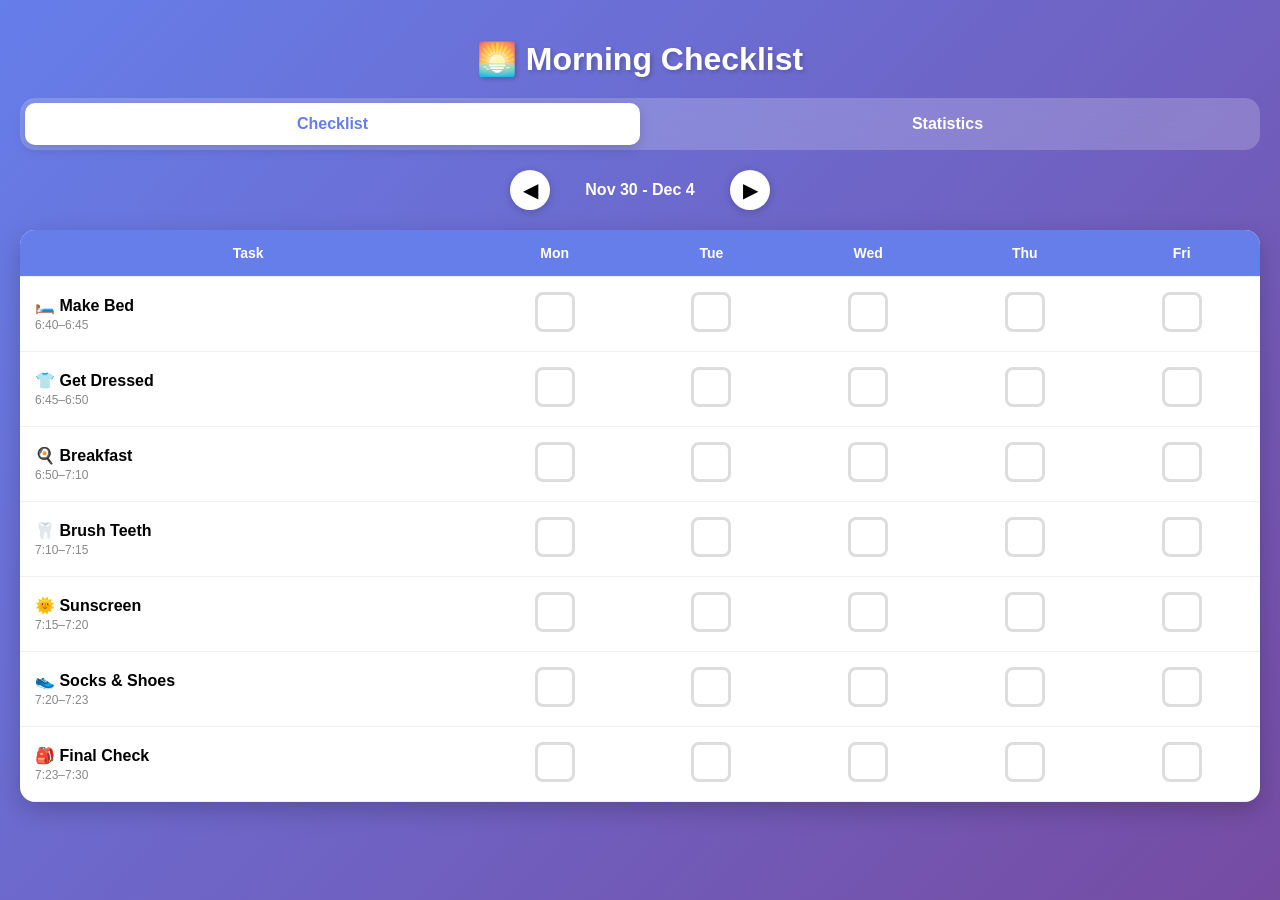
==== morning_checklist_mobile.html @ 6027ca0e "Add files via upload" ====
<!DOCTYPE html>
<html lang="en">
<head>
<meta charset="UTF-8">
<meta name="viewport" content="width=device-width, initial-scale=1.0, maximum-scale=1.0, user-scalable=no">
<meta name="apple-mobile-web-app-capable" content="yes">
<meta name="apple-mobile-web-app-status-bar-style" content="black-translucent">
<title>Morning Checklist</title>
<style>
    * {
        box-sizing: border-box;
        -webkit-tap-highlight-color: transparent;
    }
    
    body {
        font-family: -apple-system, BlinkMacSystemFont, "Segoe UI", Arial, sans-serif;
        padding: 0;
        margin: 0;
        background: linear-gradient(135deg, #667eea 0%, #764ba2 100%);
        min-height: 100vh;
    }
    
    .container {
        max-width: 100%;
        margin: 0;
        padding: 20px;
        padding-bottom: 80px;
    }
    
    h1 {
        text-align: center;
        font-size: 32px;
        color: white;
        margin: 20px 0;
        text-shadow: 2px 2px 4px rgba(0,0,0,0.2);
    }
    
    .nav-tabs {
        display: flex;
        background: rgba(255,255,255,0.2);
        border-radius: 15px;
        padding: 5px;
        margin-bottom: 20px;
        backdrop-filter: blur(10px);
    }
    
    .nav-tab {
        flex: 1;
        padding: 12px;
        text-align: center;
        border-radius: 10px;
        color: white;
        font-weight: 600;
        cursor: pointer;
        transition: all 0.3s;
        border: none;
        background: transparent;
        font-size: 16px;
    }
    
    .nav-tab.active {
        background: white;
        color: #667eea;
        box-shadow: 0 4px 12px rgba(0,0,0,0.15);
    }
    
    .tab-content {
        display: none;
    }
    
    .tab-content.active {
        display: block;
    }
    
    .week-selector {
        display: flex;
        justify-content: center;
        align-items: center;
        margin-bottom: 20px;
        gap: 15px;
    }
    
    .week-selector button {
        background: white;
        border: none;
        border-radius: 50%;
        width: 40px;
        height: 40px;
        font-size: 20px;
        cursor: pointer;
        box-shadow: 0 2px 8px rgba(0,0,0,0.2);
        display: flex;
        align-items: center;
        justify-content: center;
    }
    
    .week-selector span {
        color: white;
        font-weight: 600;
        font-size: 16px;
        min-width: 150px;
        text-align: center;
    }
    
    table {
        width: 100%;
        border-collapse: collapse;
        background: white;
        border-radius: 15px;
        overflow: hidden;
        box-shadow: 0 8px 24px rgba(0,0,0,0.2);
    }
    
    td, th {
        padding: 15px 8px;
        border-bottom: 1px solid #f0f0f0;
        text-align: center;
    }
    
    th {
        background: #667eea;
        color: white;
        font-weight: 600;
        font-size: 14px;
    }
    
    .task {
        text-align: left;
        font-weight: 600;
        font-size: 16px;
        padding-left: 15px;
    }
    
    .task small {
        display: block;
        color: #888;
        font-weight: 400;
        margin-top: 3px;
        font-size: 12px;
    }
    
    .box {
        width: 40px;
        height: 40px;
        border: 3px solid #ddd;
        border-radius: 8px;
        cursor: pointer;
        font-size: 28px;
        user-select: none;
        display: inline-flex;
        align-items: center;
        justify-content: center;
        transition: all 0.2s;
        background: white;
    }
    
    .box:active {
        transform: scale(0.95);
    }
    
    .checked {
        background: #4CAF50;
        border-color: #4CAF50;
        color: white;
    }
    
    .stats-container {
        background: white;
        border-radius: 15px;
        padding: 20px;
        box-shadow: 0 8px 24px rgba(0,0,0,0.2);
    }
    
    .stat-card {
        background: linear-gradient(135deg, #667eea 0%, #764ba2 100%);
        border-radius: 12px;
        padding: 20px;
        margin-bottom: 15px;
        color: white;
    }
    
    .stat-card h3 {
        margin: 0 0 10px 0;
        font-size: 18px;
        opacity: 0.9;
    }
    
    .stat-number {
        font-size: 36px;
        font-weight: bold;
        margin: 10px 0;
    }
    
    .stat-detail {
        font-size: 14px;
        opacity: 0.9;
    }
    
    .progress-bar {
        background: rgba(255,255,255,0.3);
        height: 8px;
        border-radius: 4px;
        margin-top: 10px;
        overflow: hidden;
    }
    
    .progress-fill {
        background: white;
        height: 100%;
        border-radius: 4px;
        transition: width 0.3s;
    }
    
    .task-breakdown {
        margin-top: 20px;
    }
    
    .task-stat {
        display: flex;
        justify-content: space-between;
        align-items: center;
        padding: 12px;
        background: #f8f9fa;
        margin-bottom: 8px;
        border-radius: 8px;
    }
    
    .task-stat-name {
        font-weight: 600;
        font-size: 14px;
    }
    
    .task-stat-count {
        font-weight: bold;
        color: #667eea;
        font-size: 16px;
    }
    
    @media (max-width: 600px) {
        th {
            font-size: 12px;
            padding: 12px 4px;
        }
        
        .task {
            font-size: 14px;
            padding-left: 10px;
        }
        
        .task small {
            font-size: 11px;
        }
        
        .box {
            width: 36px;
            height: 36px;
            font-size: 24px;
        }
    }
</style>
</head>
<body>

<div class="container">
    <h1>🌅 Morning Checklist</h1>
    
    <div class="nav-tabs">
        <button class="nav-tab active" onclick="switchTab('checklist')">Checklist</button>
        <button class="nav-tab" onclick="switchTab('stats')">Statistics</button>
    </div>
    
    <div id="checklist-tab" class="tab-content active">
        <div class="week-selector">
            <button onclick="changeWeek(-1)">◀</button>
            <span id="week-display"></span>
            <button onclick="changeWeek(1)">▶</button>
        </div>
        
        <table>
            <thead>
                <tr>
                    <th>Task</th>
                    <th>Mon</th>
                    <th>Tue</th>
                    <th>Wed</th>
                    <th>Thu</th>
                    <th>Fri</th>
                </tr>
            </thead>
            <tbody id="checklist-body">
                <tr data-task="make-bed">
                    <td class="task">🛏️ Make Bed<br><small>6:40–6:45</small></td>
                    <td><div class="box" data-day="0"></div></td>
                    <td><div class="box" data-day="1"></div></td>
                    <td><div class="box" data-day="2"></div></td>
                    <td><div class="box" data-day="3"></div></td>
                    <td><div class="box" data-day="4"></div></td>
                </tr>
                <tr data-task="get-dressed">
                    <td class="task">👕 Get Dressed<br><small>6:45–6:50</small></td>
                    <td><div class="box" data-day="0"></div></td>
                    <td><div class="box" data-day="1"></div></td>
                    <td><div class="box" data-day="2"></div></td>
                    <td><div class="box" data-day="3"></div></td>
                    <td><div class="box" data-day="4"></div></td>
                </tr>
                <tr data-task="breakfast">
                    <td class="task">🍳 Breakfast<br><small>6:50–7:10</small></td>
                    <td><div class="box" data-day="0"></div></td>
                    <td><div class="box" data-day="1"></div></td>
                    <td><div class="box" data-day="2"></div></td>
                    <td><div class="box" data-day="3"></div></td>
                    <td><div class="box" data-day="4"></div></td>
                </tr>
                <tr data-task="brush-teeth">
                    <td class="task">🦷 Brush Teeth<br><small>7:10–7:15</small></td>
                    <td><div class="box" data-day="0"></div></td>
                    <td><div class="box" data-day="1"></div></td>
                    <td><div class="box" data-day="2"></div></td>
                    <td><div class="box" data-day="3"></div></td>
                    <td><div class="box" data-day="4"></div></td>
                </tr>
                <tr data-task="sunscreen">
                    <td class="task">🌞 Sunscreen<br><small>7:15–7:20</small></td>
                    <td><div class="box" data-day="0"></div></td>
                    <td><div class="box" data-day="1"></div></td>
                    <td><div class="box" data-day="2"></div></td>
                    <td><div class="box" data-day="3"></div></td>
                    <td><div class="box" data-day="4"></div></td>
                </tr>
                <tr data-task="socks-shoes">
                    <td class="task">👟 Socks & Shoes<br><small>7:20–7:23</small></td>
                    <td><div class="box" data-day="0"></div></td>
                    <td><div class="box" data-day="1"></div></td>
                    <td><div class="box" data-day="2"></div></td>
                    <td><div class="box" data-day="3"></div></td>
                    <td><div class="box" data-day="4"></div></td>
                </tr>
                <tr data-task="final-check">
                    <td class="task">🎒 Final Check<br><small>7:23–7:30</small></td>
                    <td><div class="box" data-day="0"></div></td>
                    <td><div class="box" data-day="1"></div></td>
                    <td><div class="box" data-day="2"></div></td>
                    <td><div class="box" data-day="3"></div></td>
                    <td><div class="box" data-day="4"></div></td>
                </tr>
            </tbody>
        </table>
    </div>
    
    <div id="stats-tab" class="tab-content">
        <div class="stats-container">
            <div class="stat-card">
                <h3>Today's Progress</h3>
                <div class="stat-number" id="today-count">0/7</div>
                <div class="progress-bar">
                    <div class="progress-fill" id="today-progress" style="width: 0%"></div>
                </div>
            </div>
            
            <div class="stat-card">
                <h3>This Week</h3>
                <div class="stat-number" id="week-count">0/35</div>
                <div class="stat-detail" id="week-detail">0% complete</div>
                <div class="progress-bar">
                    <div class="progress-fill" id="week-progress" style="width: 0%"></div>
                </div>
            </div>
            
            <div class="stat-card">
                <h3>This Month</h3>
                <div class="stat-number" id="month-count">0</div>
                <div class="stat-detail" id="month-detail">Total tasks completed</div>
            </div>
            
            <div class="task-breakdown">
                <h3 style="margin-bottom: 15px; color: #333;">Task Breakdown (This Month)</h3>
                <div id="task-breakdown-list"></div>
            </div>
        </div>
    </div>
</div>

<script>
// Task names for statistics
const taskNames = {
    'make-bed': '🛏️ Make Bed',
    'get-dressed': '👕 Get Dressed',
    'breakfast': '🍳 Breakfast',
    'brush-teeth': '🦷 Brush Teeth',
    'sunscreen': '🌞 Sunscreen',
    'socks-shoes': '👟 Socks & Shoes',
    'final-check': '🎒 Final Check'
};

let currentWeekOffset = 0;

// Get Monday of current week offset
function getMondayOfWeek(offset) {
    const today = new Date();
    const dayOfWeek = today.getDay();
    const diff = dayOfWeek === 0 ? -6 : 1 - dayOfWeek; // Adjust for Sunday
    const monday = new Date(today);
    monday.setDate(today.getDate() + diff + (offset * 7));
    monday.setHours(0, 0, 0, 0);
    return monday;
}

// Format date as YYYY-MM-DD
function formatDate(date) {
    return date.toISOString().split('T')[0];
}

// Get date key for storage
function getDateKey(date, taskId) {
    return `${formatDate(date)}_${taskId}`;
}

// Load saved state
function loadState() {
    const monday = getMondayOfWeek(currentWeekOffset);
    
    document.querySelectorAll('tr[data-task]').forEach(row => {
        const taskId = row.getAttribute('data-task');
        const boxes = row.querySelectorAll('.box');
        
        boxes.forEach((box, dayIndex) => {
            const date = new Date(monday);
            date.setDate(monday.getDate() + dayIndex);
            const key = getDateKey(date, taskId);
            const isChecked = localStorage.getItem(key) === 'true';
            
            if (isChecked) {
                box.classList.add('checked');
                box.innerHTML = "✓";
            } else {
                box.classList.remove('checked');
                box.innerHTML = "";
            }
        });
    });
    
    updateWeekDisplay();
    updateStatistics();
}

// Save state
function saveState(date, taskId, isChecked) {
    const key = getDateKey(date, taskId);
    localStorage.setItem(key, isChecked.toString());
    updateStatistics();
}

// Update week display
function updateWeekDisplay() {
    const monday = getMondayOfWeek(currentWeekOffset);
    const friday = new Date(monday);
    friday.setDate(monday.getDate() + 4);
    
    const options = { month: 'short', day: 'numeric' };
    const mondayStr = monday.toLocaleDateString('en-US', options);
    const fridayStr = friday.toLocaleDateString('en-US', options);
    
    document.getElementById('week-display').textContent = `${mondayStr} - ${fridayStr}`;
}

// Change week
function changeWeek(offset) {
    currentWeekOffset += offset;
    loadState();
}

// Switch tabs
function switchTab(tabName) {
    document.querySelectorAll('.nav-tab').forEach(tab => tab.classList.remove('active'));
    document.querySelectorAll('.tab-content').forEach(content => content.classList.remove('active'));
    
    event.target.classList.add('active');
    document.getElementById(`${tabName}-tab`).classList.add('active');
    
    if (tabName === 'stats') {
        updateStatistics();
    }
}

// Update statistics
function updateStatistics() {
    const today = new Date();
    today.setHours(0, 0, 0, 0);
    const todayStr = formatDate(today);
    
    // Get start of week (Monday)
    const weekStart = getMondayOfWeek(0);
    
    // Get start of month
    const monthStart = new Date(today.getFullYear(), today.getMonth(), 1);
    
    let todayChecked = 0;
    let weekChecked = 0;
    let monthChecked = 0;
    const taskCounts = {};
    
    // Initialize task counts
    Object.keys(taskNames).forEach(taskId => {
        taskCounts[taskId] = 0;
    });
    
    // Count checks
    for (let i = 0; i < localStorage.length; i++) {
        const key = localStorage.key(i);
        if (key && localStorage.getItem(key) === 'true') {
            const [dateStr, taskId] = key.split('_');
            const checkDate = new Date(dateStr);
            
            // Today
            if (dateStr === todayStr) {
                todayChecked++;
            }
            
            // This week
            if (checkDate >= weekStart && checkDate <= today) {
                weekChecked++;
            }
            
            // This month
            if (checkDate >= monthStart && checkDate <= today) {
                monthChecked++;
                if (taskCounts.hasOwnProperty(taskId)) {
                    taskCounts[taskId]++;
                }
            }
        }
    }
    
    // Update today stats
    const totalTasks = 7;
    const todayPercent = Math.round((todayChecked / totalTasks) * 100);
    document.getElementById('today-count').textContent = `${todayChecked}/${totalTasks}`;
    document.getElementById('today-progress').style.width = `${todayPercent}%`;
    
    // Update week stats
    const weekDays = Math.min(5, Math.floor((today - weekStart) / (1000 * 60 * 60 * 24)) + 1);
    const weekTotal = weekDays * totalTasks;
    const weekPercent = weekTotal > 0 ? Math.round((weekChecked / weekTotal) * 100) : 0;
    document.getElementById('week-count').textContent = `${weekChecked}/${weekTotal}`;
    document.getElementById('week-detail').textContent = `${weekPercent}% complete`;
    document.getElementById('week-progress').style.width = `${weekPercent}%`;
    
    // Update month stats
    document.getElementById('month-count').textContent = monthChecked;
    const daysInMonth = Math.floor((today - monthStart) / (1000 * 60 * 60 * 24)) + 1;
    const workDaysInMonth = Math.floor(daysInMonth * 5 / 7); // Approximate weekdays
    document.getElementById('month-detail').textContent = `${workDaysInMonth} work days tracked`;
    
    // Update task breakdown
    const breakdownList = document.getElementById('task-breakdown-list');
    breakdownList.innerHTML = '';
    
    Object.keys(taskNames).forEach(taskId => {
        const div = document.createElement('div');
        div.className = 'task-stat';
        div.innerHTML = `
            <span class="task-stat-name">${taskNames[taskId]}</span>
            <span class="task-stat-count">${taskCounts[taskId]}</span>
        `;
        breakdownList.appendChild(div);
    });
}

// Initialize click handlers
document.addEventListener('DOMContentLoaded', () => {
    document.querySelectorAll('.box').forEach(box => {
        box.addEventListener('click', function() {
            const row = this.closest('tr[data-task]');
            const taskId = row.getAttribute('data-task');
            const dayIndex = parseInt(this.getAttribute('data-day'));
            
            const monday = getMondayOfWeek(currentWeekOffset);
            const date = new Date(monday);
            date.setDate(monday.getDate() + dayIndex);
            
            this.classList.toggle('checked');
            const isChecked = this.classList.contains('checked');
            this.innerHTML = isChecked ? "✓" : "";
            
            saveState(date, taskId, isChecked);
        });
    });
    
    loadState();
});
</script>

</body>
</html>
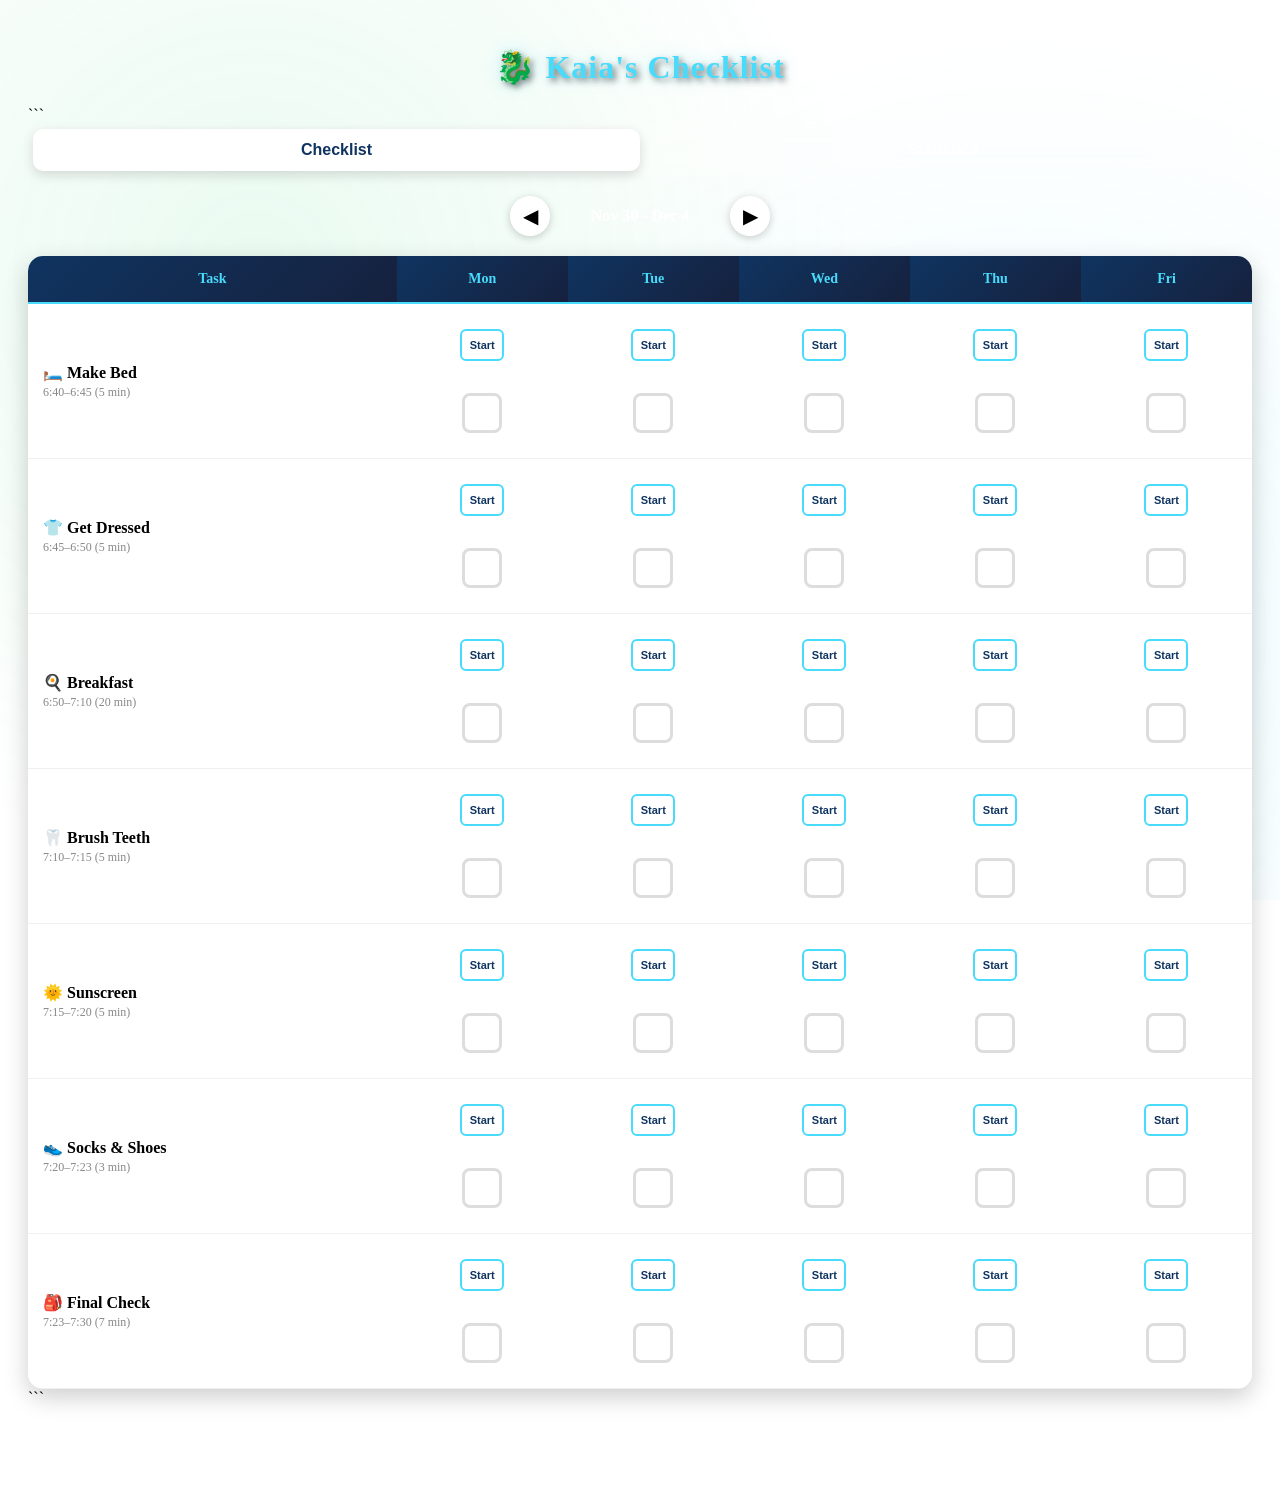
==== commit 6fdfdddb: "Update timer" ====
--- a/morning_checklist_mobile.html
+++ b/morning_checklist_mobile.html
@@ -1,383 +1,703 @@
 <!DOCTYPE html>
+
 <html lang="en">
 <head>
 <meta charset="UTF-8">
 <meta name="viewport" content="width=device-width, initial-scale=1.0, maximum-scale=1.0, user-scalable=no">
 <meta name="apple-mobile-web-app-capable" content="yes">
 <meta name="apple-mobile-web-app-status-bar-style" content="black-translucent">
-<title>Morning Checklist</title>
+<title>Kaia's Checklist</title>
 <style>
     * {
         box-sizing: border-box;
         -webkit-tap-highlight-color: transparent;
     }
-    
-    body {
-        font-family: -apple-system, BlinkMacSystemFont, "Segoe UI", Arial, sans-serif;
-        padding: 0;
-        margin: 0;
-        background: linear-gradient(135deg, #667eea 0%, #764ba2 100%);
-        min-height: 100vh;
-    }
-    
-    .container {
-        max-width: 100%;
-        margin: 0;
-        padding: 20px;
-        padding-bottom: 80px;
-    }
-    
-    h1 {
-        text-align: center;
-        font-size: 32px;
-        color: white;
-        margin: 20px 0;
-        text-shadow: 2px 2px 4px rgba(0,0,0,0.2);
-    }
-    
-    .nav-tabs {
-        display: flex;
-        background: rgba(255,255,255,0.2);
-        border-radius: 15px;
-        padding: 5px;
-        margin-bottom: 20px;
-        backdrop-filter: blur(10px);
-    }
-    
-    .nav-tab {
-        flex: 1;
-        padding: 12px;
-        text-align: center;
-        border-radius: 10px;
-        color: white;
-        font-weight: 600;
-        cursor: pointer;
-        transition: all 0.3s;
-        border: none;
-        background: transparent;
+
+```
+body {
+    font-family: -apple-system, BlinkMacSystemFont, "Segoe UI", Arial, sans-serif;
+    padding: 0;
+    margin: 0;
+    background: linear-gradient(135deg, #1a1a2e 0%, #16213e 50%, #0f3460 100%);
+    min-height: 100vh;
+    position: relative;
+}
+
+body::before {
+    content: '';
+    position: fixed;
+    top: 0;
+    left: 0;
+    width: 100%;
+    height: 100%;
+    background-image: 
+        radial-gradient(circle at 20% 30%, rgba(46, 213, 115, 0.1) 0%, transparent 50%),
+        radial-gradient(circle at 80% 70%, rgba(72, 219, 251, 0.1) 0%, transparent 50%);
+    pointer-events: none;
+    z-index: 0;
+}
+
+.container {
+    max-width: 100%;
+    margin: 0;
+    padding: 20px;
+    padding-bottom: 80px;
+    position: relative;
+    z-index: 1;
+}
+
+h1 {
+    text-align: center;
+    font-size: 32px;
+    color: #48dbfb;
+    margin: 20px 0;
+    text-shadow: 3px 3px 6px rgba(0,0,0,0.5), 0 0 20px rgba(72, 219, 251, 0.3);
+    font-weight: 800;
+    letter-spacing: 1px;
+}
+
+.nav-tabs {
+    display: flex;
+    background: rgba(255,255,255,0.2);
+    border-radius: 15px;
+    padding: 5px;
+    margin-bottom: 20px;
+    backdrop-filter: blur(10px);
+}
+
+.nav-tab {
+    flex: 1;
+    padding: 12px;
+    text-align: center;
+    border-radius: 10px;
+    color: white;
+    font-weight: 600;
+    cursor: pointer;
+    transition: all 0.3s;
+    border: none;
+    background: transparent;
+    font-size: 16px;
+}
+
+.nav-tab.active {
+    background: white;
+    color: #0f3460;
+    box-shadow: 0 4px 12px rgba(0,0,0,0.15);
+}
+
+.tab-content {
+    display: none;
+}
+
+.tab-content.active {
+    display: block;
+}
+
+.week-selector {
+    display: flex;
+    justify-content: center;
+    align-items: center;
+    margin-bottom: 20px;
+    gap: 15px;
+}
+
+.week-selector button {
+    background: white;
+    border: none;
+    border-radius: 50%;
+    width: 40px;
+    height: 40px;
+    font-size: 20px;
+    cursor: pointer;
+    box-shadow: 0 2px 8px rgba(0,0,0,0.2);
+    display: flex;
+    align-items: center;
+    justify-content: center;
+}
+
+.week-selector span {
+    color: white;
+    font-weight: 600;
+    font-size: 16px;
+    min-width: 150px;
+    text-align: center;
+}
+
+table {
+    width: 100%;
+    border-collapse: collapse;
+    background: white;
+    border-radius: 15px;
+    overflow: hidden;
+    box-shadow: 0 8px 24px rgba(0,0,0,0.2);
+}
+
+td, th {
+    padding: 15px 8px;
+    border-bottom: 1px solid #f0f0f0;
+    text-align: center;
+}
+
+th {
+    background: linear-gradient(135deg, #0f3460 0%, #16213e 100%);
+    color: #48dbfb;
+    font-weight: 600;
+    font-size: 14px;
+    border-bottom: 2px solid #48dbfb;
+}
+
+.task {
+    text-align: left;
+    font-weight: 600;
+    font-size: 16px;
+    padding-left: 15px;
+}
+
+.task small {
+    display: block;
+    color: #888;
+    font-weight: 400;
+    margin-top: 3px;
+    font-size: 12px;
+}
+
+.task-cell {
+    display: flex;
+    flex-direction: column;
+    align-items: center;
+    gap: 8px;
+    padding: 10px 4px;
+}
+
+.timer-btn {
+    width: 44px;
+    height: 32px;
+    border: 2px solid #48dbfb;
+    border-radius: 6px;
+    background: white;
+    color: #0f3460;
+    font-size: 11px;
+    font-weight: 600;
+    cursor: pointer;
+    transition: all 0.2s;
+    display: flex;
+    align-items: center;
+    justify-content: center;
+}
+
+.timer-btn:active {
+    transform: scale(0.95);
+}
+
+.timer-btn.running {
+    background: #48dbfb;
+    color: white;
+    border-color: #48dbfb;
+    box-shadow: 0 0 15px rgba(72, 219, 251, 0.5);
+}
+
+.timer-btn.finished {
+    background: #4CAF50;
+    color: white;
+    border-color: #4CAF50;
+    animation: pulse 1s infinite;
+}
+
+@keyframes pulse {
+    0%, 100% { opacity: 1; }
+    50% { opacity: 0.6; }
+}
+
+.timer-display {
+    font-size: 11px;
+    font-weight: 600;
+    color: #48dbfb;
+    min-height: 16px;
+}
+
+.box {
+    width: 40px;
+    height: 40px;
+    border: 3px solid #ddd;
+    border-radius: 8px;
+    cursor: pointer;
+    font-size: 28px;
+    user-select: none;
+    display: inline-flex;
+    align-items: center;
+    justify-content: center;
+    transition: all 0.2s;
+    background: white;
+}
+
+.box:active {
+    transform: scale(0.95);
+}
+
+.checked {
+    background: #4CAF50;
+    border-color: #4CAF50;
+    color: white;
+}
+
+.stats-container {
+    background: white;
+    border-radius: 15px;
+    padding: 20px;
+    box-shadow: 0 8px 24px rgba(0,0,0,0.2);
+}
+
+.stat-card {
+    background: linear-gradient(135deg, #0f3460 0%, #16213e 100%);
+    border-radius: 12px;
+    padding: 20px;
+    margin-bottom: 15px;
+    color: white;
+    border: 2px solid rgba(72, 219, 251, 0.3);
+    box-shadow: 0 4px 15px rgba(0,0,0,0.4);
+}
+
+.stat-card h3 {
+    margin: 0 0 10px 0;
+    font-size: 18px;
+    opacity: 0.9;
+}
+
+.stat-number {
+    font-size: 36px;
+    font-weight: bold;
+    margin: 10px 0;
+}
+
+.stat-detail {
+    font-size: 14px;
+    opacity: 0.9;
+}
+
+.progress-bar {
+    background: rgba(255,255,255,0.3);
+    height: 8px;
+    border-radius: 4px;
+    margin-top: 10px;
+    overflow: hidden;
+}
+
+.progress-fill {
+    background: white;
+    height: 100%;
+    border-radius: 4px;
+    transition: width 0.3s;
+}
+
+.task-breakdown {
+    margin-top: 20px;
+}
+
+.task-stat {
+    display: flex;
+    justify-content: space-between;
+    align-items: center;
+    padding: 12px;
+    background: #f8f9fa;
+    margin-bottom: 8px;
+    border-radius: 8px;
+}
+
+.task-stat-name {
+    font-weight: 600;
+    font-size: 14px;
+}
+
+.task-stat-count {
+    font-weight: bold;
+    color: #48dbfb;
+    font-size: 16px;
+}
+
+.task-record-item {
+    background: white;
+    border: 2px solid #f0f0f0;
+    border-radius: 12px;
+    padding: 15px;
+    margin-bottom: 12px;
+}
+
+.task-record-header {
+    display: flex;
+    justify-content: space-between;
+    align-items: center;
+    margin-bottom: 10px;
+}
+
+.task-record-name {
+    font-weight: 600;
+    font-size: 16px;
+    color: #333;
+}
+
+.task-record-stats {
+    display: grid;
+    grid-template-columns: 1fr 1fr 1fr;
+    gap: 10px;
+    margin-top: 10px;
+}
+
+.record-stat {
+    text-align: center;
+    padding: 8px;
+    background: #f8f9fa;
+    border-radius: 8px;
+}
+
+.record-stat-label {
+    font-size: 11px;
+    color: #666;
+    text-transform: uppercase;
+    font-weight: 600;
+    margin-bottom: 4px;
+}
+
+.record-stat-value {
+    font-size: 18px;
+    font-weight: bold;
+    color: #48dbfb;
+}
+
+.record-stat-value.best {
+    color: #2ed573;
+}
+
+.record-badge {
+    display: inline-block;
+    padding: 4px 10px;
+    border-radius: 12px;
+    font-size: 11px;
+    font-weight: 600;
+    margin-left: 8px;
+}
+
+.record-badge.new-record {
+    background: #f5576c;
+    color: white;
+    animation: badgePulse 2s infinite;
+}
+
+.record-badge.faster {
+    background: #4CAF50;
+    color: white;
+}
+
+.record-badge.slower {
+    background: #ff9800;
+    color: white;
+}
+
+@keyframes badgePulse {
+    0%, 100% { transform: scale(1); }
+    50% { transform: scale(1.1); }
+}
+
+.last-time-display {
+    font-size: 12px;
+    color: #666;
+    margin-top: 5px;
+}
+
+.timer-overlay {
+    position: fixed;
+    top: 0;
+    left: 0;
+    width: 100%;
+    height: 100%;
+    background: linear-gradient(135deg, #0f3460 0%, #1a1a2e 100%);
+    display: none;
+    align-items: center;
+    justify-content: center;
+    z-index: 1000;
+    flex-direction: column;
+    padding: 20px;
+}
+
+.timer-overlay.active {
+    display: flex;
+}
+
+.timer-overlay.minimized {
+    width: 120px;
+    height: 120px;
+    top: 20px;
+    right: 20px;
+    left: auto;
+    border-radius: 20px;
+    box-shadow: 0 8px 24px rgba(0,0,0,0.3);
+    padding: 10px;
+}
+
+.timer-overlay.minimized .timer-task-name {
+    font-size: 12px;
+    margin-bottom: 5px;
+}
+
+.timer-overlay.minimized .timer-big-display {
+    font-size: 28px;
+}
+
+.timer-overlay.minimized .timer-controls {
+    flex-direction: column;
+    gap: 5px;
+}
+
+.timer-overlay.minimized .timer-control-btn {
+    padding: 8px 12px;
+    font-size: 12px;
+}
+
+.timer-task-name {
+    color: white;
+    font-size: 24px;
+    font-weight: 600;
+    margin-bottom: 20px;
+    text-align: center;
+    text-shadow: 2px 2px 4px rgba(0,0,0,0.2);
+}
+
+.timer-big-display {
+    color: #48dbfb;
+    font-size: 96px;
+    font-weight: bold;
+    font-family: 'SF Mono', 'Monaco', 'Courier New', monospace;
+    margin: 40px 0;
+    text-shadow: 4px 4px 8px rgba(0,0,0,0.5), 0 0 30px rgba(72, 219, 251, 0.6), 0 0 60px rgba(72, 219, 251, 0.3);
+    letter-spacing: 8px;
+}
+
+.timer-controls {
+    display: flex;
+    gap: 15px;
+    margin-top: 20px;
+}
+
+.timer-control-btn {
+    padding: 16px 32px;
+    font-size: 18px;
+    font-weight: 600;
+    border: none;
+    border-radius: 12px;
+    cursor: pointer;
+    transition: all 0.2s;
+    box-shadow: 0 4px 12px rgba(0,0,0,0.2);
+}
+
+.timer-control-btn:active {
+    transform: scale(0.95);
+}
+
+.timer-control-btn.stop {
+    background: #ff4757;
+    color: white;
+}
+
+.timer-control-btn.minimize {
+    background: white;
+    color: #0f3460;
+}
+
+.timer-control-btn.maximize {
+    background: white;
+    color: #0f3460;
+}
+
+@media (max-width: 600px) {
+    th {
+        font-size: 12px;
+        padding: 12px 4px;
+    }
+    
+    .task {
+        font-size: 14px;
+        padding-left: 10px;
+    }
+    
+    .task small {
+        font-size: 11px;
+    }
+    
+    .box {
+        width: 36px;
+        height: 36px;
+        font-size: 24px;
+    }
+    
+    .timer-btn {
+        width: 40px;
+        height: 28px;
+        font-size: 10px;
+    }
+    
+    .timer-big-display {
+        font-size: 72px;
+        letter-spacing: 4px;
+    }
+    
+    .timer-task-name {
+        font-size: 20px;
+    }
+    
+    .timer-control-btn {
+        padding: 14px 24px;
         font-size: 16px;
     }
-    
-    .nav-tab.active {
-        background: white;
-        color: #667eea;
-        box-shadow: 0 4px 12px rgba(0,0,0,0.15);
-    }
-    
-    .tab-content {
-        display: none;
-    }
-    
-    .tab-content.active {
-        display: block;
-    }
-    
-    .week-selector {
-        display: flex;
-        justify-content: center;
-        align-items: center;
-        margin-bottom: 20px;
-        gap: 15px;
-    }
-    
-    .week-selector button {
-        background: white;
-        border: none;
-        border-radius: 50%;
-        width: 40px;
-        height: 40px;
-        font-size: 20px;
-        cursor: pointer;
-        box-shadow: 0 2px 8px rgba(0,0,0,0.2);
-        display: flex;
-        align-items: center;
-        justify-content: center;
-    }
-    
-    .week-selector span {
-        color: white;
-        font-weight: 600;
-        font-size: 16px;
-        min-width: 150px;
-        text-align: center;
-    }
-    
-    table {
-        width: 100%;
-        border-collapse: collapse;
-        background: white;
-        border-radius: 15px;
-        overflow: hidden;
-        box-shadow: 0 8px 24px rgba(0,0,0,0.2);
-    }
-    
-    td, th {
-        padding: 15px 8px;
-        border-bottom: 1px solid #f0f0f0;
-        text-align: center;
-    }
-    
-    th {
-        background: #667eea;
-        color: white;
-        font-weight: 600;
-        font-size: 14px;
-    }
-    
-    .task {
-        text-align: left;
-        font-weight: 600;
-        font-size: 16px;
-        padding-left: 15px;
-    }
-    
-    .task small {
-        display: block;
-        color: #888;
-        font-weight: 400;
-        margin-top: 3px;
-        font-size: 12px;
-    }
-    
-    .box {
-        width: 40px;
-        height: 40px;
-        border: 3px solid #ddd;
-        border-radius: 8px;
-        cursor: pointer;
-        font-size: 28px;
-        user-select: none;
-        display: inline-flex;
-        align-items: center;
-        justify-content: center;
-        transition: all 0.2s;
-        background: white;
-    }
-    
-    .box:active {
-        transform: scale(0.95);
-    }
-    
-    .checked {
-        background: #4CAF50;
-        border-color: #4CAF50;
-        color: white;
-    }
-    
-    .stats-container {
-        background: white;
-        border-radius: 15px;
-        padding: 20px;
-        box-shadow: 0 8px 24px rgba(0,0,0,0.2);
-    }
-    
-    .stat-card {
-        background: linear-gradient(135deg, #667eea 0%, #764ba2 100%);
-        border-radius: 12px;
-        padding: 20px;
-        margin-bottom: 15px;
-        color: white;
-    }
-    
-    .stat-card h3 {
-        margin: 0 0 10px 0;
-        font-size: 18px;
-        opacity: 0.9;
-    }
-    
-    .stat-number {
-        font-size: 36px;
-        font-weight: bold;
-        margin: 10px 0;
-    }
-    
-    .stat-detail {
-        font-size: 14px;
-        opacity: 0.9;
-    }
-    
-    .progress-bar {
-        background: rgba(255,255,255,0.3);
-        height: 8px;
-        border-radius: 4px;
-        margin-top: 10px;
-        overflow: hidden;
-    }
-    
-    .progress-fill {
-        background: white;
-        height: 100%;
-        border-radius: 4px;
-        transition: width 0.3s;
-    }
-    
-    .task-breakdown {
-        margin-top: 20px;
-    }
-    
-    .task-stat {
-        display: flex;
-        justify-content: space-between;
-        align-items: center;
-        padding: 12px;
-        background: #f8f9fa;
-        margin-bottom: 8px;
-        border-radius: 8px;
-    }
-    
-    .task-stat-name {
-        font-weight: 600;
-        font-size: 14px;
-    }
-    
-    .task-stat-count {
-        font-weight: bold;
-        color: #667eea;
-        font-size: 16px;
-    }
-    
-    @media (max-width: 600px) {
-        th {
-            font-size: 12px;
-            padding: 12px 4px;
-        }
-        
-        .task {
-            font-size: 14px;
-            padding-left: 10px;
-        }
-        
-        .task small {
-            font-size: 11px;
-        }
-        
-        .box {
-            width: 36px;
-            height: 36px;
-            font-size: 24px;
-        }
-    }
+}
+```
+
 </style>
 </head>
 <body>
 
 <div class="container">
-    <h1>🌅 Morning Checklist</h1>
-    
-    <div class="nav-tabs">
-        <button class="nav-tab active" onclick="switchTab('checklist')">Checklist</button>
-        <button class="nav-tab" onclick="switchTab('stats')">Statistics</button>
+    <h1>🐉 Kaia's Checklist</h1>
+
+```
+<div class="nav-tabs">
+    <button class="nav-tab active" onclick="switchTab('checklist')">Checklist</button>
+    <button class="nav-tab" onclick="switchTab('stats')">Statistics</button>
+</div>
+
+<div id="checklist-tab" class="tab-content active">
+    <div class="week-selector">
+        <button onclick="changeWeek(-1)">◀</button>
+        <span id="week-display"></span>
+        <button onclick="changeWeek(1)">▶</button>
     </div>
     
-    <div id="checklist-tab" class="tab-content active">
-        <div class="week-selector">
-            <button onclick="changeWeek(-1)">◀</button>
-            <span id="week-display"></span>
-            <button onclick="changeWeek(1)">▶</button>
-        </div>
-        
-        <table>
-            <thead>
-                <tr>
-                    <th>Task</th>
-                    <th>Mon</th>
-                    <th>Tue</th>
-                    <th>Wed</th>
-                    <th>Thu</th>
-                    <th>Fri</th>
-                </tr>
-            </thead>
-            <tbody id="checklist-body">
-                <tr data-task="make-bed">
-                    <td class="task">🛏️ Make Bed<br><small>6:40–6:45</small></td>
-                    <td><div class="box" data-day="0"></div></td>
-                    <td><div class="box" data-day="1"></div></td>
-                    <td><div class="box" data-day="2"></div></td>
-                    <td><div class="box" data-day="3"></div></td>
-                    <td><div class="box" data-day="4"></div></td>
-                </tr>
-                <tr data-task="get-dressed">
-                    <td class="task">👕 Get Dressed<br><small>6:45–6:50</small></td>
-                    <td><div class="box" data-day="0"></div></td>
-                    <td><div class="box" data-day="1"></div></td>
-                    <td><div class="box" data-day="2"></div></td>
-                    <td><div class="box" data-day="3"></div></td>
-                    <td><div class="box" data-day="4"></div></td>
-                </tr>
-                <tr data-task="breakfast">
-                    <td class="task">🍳 Breakfast<br><small>6:50–7:10</small></td>
-                    <td><div class="box" data-day="0"></div></td>
-                    <td><div class="box" data-day="1"></div></td>
-                    <td><div class="box" data-day="2"></div></td>
-                    <td><div class="box" data-day="3"></div></td>
-                    <td><div class="box" data-day="4"></div></td>
-                </tr>
-                <tr data-task="brush-teeth">
-                    <td class="task">🦷 Brush Teeth<br><small>7:10–7:15</small></td>
-                    <td><div class="box" data-day="0"></div></td>
-                    <td><div class="box" data-day="1"></div></td>
-                    <td><div class="box" data-day="2"></div></td>
-                    <td><div class="box" data-day="3"></div></td>
-                    <td><div class="box" data-day="4"></div></td>
-                </tr>
-                <tr data-task="sunscreen">
-                    <td class="task">🌞 Sunscreen<br><small>7:15–7:20</small></td>
-                    <td><div class="box" data-day="0"></div></td>
-                    <td><div class="box" data-day="1"></div></td>
-                    <td><div class="box" data-day="2"></div></td>
-                    <td><div class="box" data-day="3"></div></td>
-                    <td><div class="box" data-day="4"></div></td>
-                </tr>
-                <tr data-task="socks-shoes">
-                    <td class="task">👟 Socks & Shoes<br><small>7:20–7:23</small></td>
-                    <td><div class="box" data-day="0"></div></td>
-                    <td><div class="box" data-day="1"></div></td>
-                    <td><div class="box" data-day="2"></div></td>
-                    <td><div class="box" data-day="3"></div></td>
-                    <td><div class="box" data-day="4"></div></td>
-                </tr>
-                <tr data-task="final-check">
-                    <td class="task">🎒 Final Check<br><small>7:23–7:30</small></td>
-                    <td><div class="box" data-day="0"></div></td>
-                    <td><div class="box" data-day="1"></div></td>
-                    <td><div class="box" data-day="2"></div></td>
-                    <td><div class="box" data-day="3"></div></td>
-                    <td><div class="box" data-day="4"></div></td>
-                </tr>
-            </tbody>
-        </table>
-    </div>
-    
-    <div id="stats-tab" class="tab-content">
-        <div class="stats-container">
-            <div class="stat-card">
-                <h3>Today's Progress</h3>
-                <div class="stat-number" id="today-count">0/7</div>
-                <div class="progress-bar">
-                    <div class="progress-fill" id="today-progress" style="width: 0%"></div>
-                </div>
-            </div>
-            
-            <div class="stat-card">
-                <h3>This Week</h3>
-                <div class="stat-number" id="week-count">0/35</div>
-                <div class="stat-detail" id="week-detail">0% complete</div>
-                <div class="progress-bar">
-                    <div class="progress-fill" id="week-progress" style="width: 0%"></div>
-                </div>
-            </div>
-            
-            <div class="stat-card">
-                <h3>This Month</h3>
-                <div class="stat-number" id="month-count">0</div>
-                <div class="stat-detail" id="month-detail">Total tasks completed</div>
-            </div>
-            
-            <div class="task-breakdown">
-                <h3 style="margin-bottom: 15px; color: #333;">Task Breakdown (This Month)</h3>
-                <div id="task-breakdown-list"></div>
+    <table>
+        <thead>
+            <tr>
+                <th>Task</th>
+                <th>Mon</th>
+                <th>Tue</th>
+                <th>Wed</th>
+                <th>Thu</th>
+                <th>Fri</th>
+            </tr>
+        </thead>
+        <tbody id="checklist-body">
+            <tr data-task="make-bed" data-duration="300">
+                <td class="task">🛏️ Make Bed<br><small>6:40–6:45 (5 min)</small></td>
+                <td><div class="task-cell"><button class="timer-btn" data-day="0">Start</button><div class="timer-display"></div><div class="box" data-day="0"></div></div></td>
+                <td><div class="task-cell"><button class="timer-btn" data-day="1">Start</button><div class="timer-display"></div><div class="box" data-day="1"></div></div></td>
+                <td><div class="task-cell"><button class="timer-btn" data-day="2">Start</button><div class="timer-display"></div><div class="box" data-day="2"></div></div></td>
+                <td><div class="task-cell"><button class="timer-btn" data-day="3">Start</button><div class="timer-display"></div><div class="box" data-day="3"></div></div></td>
+                <td><div class="task-cell"><button class="timer-btn" data-day="4">Start</button><div class="timer-display"></div><div class="box" data-day="4"></div></div></td>
+            </tr>
+            <tr data-task="get-dressed" data-duration="300">
+                <td class="task">👕 Get Dressed<br><small>6:45–6:50 (5 min)</small></td>
+                <td><div class="task-cell"><button class="timer-btn" data-day="0">Start</button><div class="timer-display"></div><div class="box" data-day="0"></div></div></td>
+                <td><div class="task-cell"><button class="timer-btn" data-day="1">Start</button><div class="timer-display"></div><div class="box" data-day="1"></div></div></td>
+                <td><div class="task-cell"><button class="timer-btn" data-day="2">Start</button><div class="timer-display"></div><div class="box" data-day="2"></div></div></td>
+                <td><div class="task-cell"><button class="timer-btn" data-day="3">Start</button><div class="timer-display"></div><div class="box" data-day="3"></div></div></td>
+                <td><div class="task-cell"><button class="timer-btn" data-day="4">Start</button><div class="timer-display"></div><div class="box" data-day="4"></div></div></td>
+            </tr>
+            <tr data-task="breakfast" data-duration="1200">
+                <td class="task">🍳 Breakfast<br><small>6:50–7:10 (20 min)</small></td>
+                <td><div class="task-cell"><button class="timer-btn" data-day="0">Start</button><div class="timer-display"></div><div class="box" data-day="0"></div></div></td>
+                <td><div class="task-cell"><button class="timer-btn" data-day="1">Start</button><div class="timer-display"></div><div class="box" data-day="1"></div></div></td>
+                <td><div class="task-cell"><button class="timer-btn" data-day="2">Start</button><div class="timer-display"></div><div class="box" data-day="2"></div></div></td>
+                <td><div class="task-cell"><button class="timer-btn" data-day="3">Start</button><div class="timer-display"></div><div class="box" data-day="3"></div></div></td>
+                <td><div class="task-cell"><button class="timer-btn" data-day="4">Start</button><div class="timer-display"></div><div class="box" data-day="4"></div></div></td>
+            </tr>
+            <tr data-task="brush-teeth" data-duration="300">
+                <td class="task">🦷 Brush Teeth<br><small>7:10–7:15 (5 min)</small></td>
+                <td><div class="task-cell"><button class="timer-btn" data-day="0">Start</button><div class="timer-display"></div><div class="box" data-day="0"></div></div></td>
+                <td><div class="task-cell"><button class="timer-btn" data-day="1">Start</button><div class="timer-display"></div><div class="box" data-day="1"></div></div></td>
+                <td><div class="task-cell"><button class="timer-btn" data-day="2">Start</button><div class="timer-display"></div><div class="box" data-day="2"></div></div></td>
+                <td><div class="task-cell"><button class="timer-btn" data-day="3">Start</button><div class="timer-display"></div><div class="box" data-day="3"></div></div></td>
+                <td><div class="task-cell"><button class="timer-btn" data-day="4">Start</button><div class="timer-display"></div><div class="box" data-day="4"></div></div></td>
+            </tr>
+            <tr data-task="sunscreen" data-duration="300">
+                <td class="task">🌞 Sunscreen<br><small>7:15–7:20 (5 min)</small></td>
+                <td><div class="task-cell"><button class="timer-btn" data-day="0">Start</button><div class="timer-display"></div><div class="box" data-day="0"></div></div></td>
+                <td><div class="task-cell"><button class="timer-btn" data-day="1">Start</button><div class="timer-display"></div><div class="box" data-day="1"></div></div></td>
+                <td><div class="task-cell"><button class="timer-btn" data-day="2">Start</button><div class="timer-display"></div><div class="box" data-day="2"></div></div></td>
+                <td><div class="task-cell"><button class="timer-btn" data-day="3">Start</button><div class="timer-display"></div><div class="box" data-day="3"></div></div></td>
+                <td><div class="task-cell"><button class="timer-btn" data-day="4">Start</button><div class="timer-display"></div><div class="box" data-day="4"></div></div></td>
+            </tr>
+            <tr data-task="socks-shoes" data-duration="180">
+                <td class="task">👟 Socks & Shoes<br><small>7:20–7:23 (3 min)</small></td>
+                <td><div class="task-cell"><button class="timer-btn" data-day="0">Start</button><div class="timer-display"></div><div class="box" data-day="0"></div></div></td>
+                <td><div class="task-cell"><button class="timer-btn" data-day="1">Start</button><div class="timer-display"></div><div class="box" data-day="1"></div></div></td>
+                <td><div class="task-cell"><button class="timer-btn" data-day="2">Start</button><div class="timer-display"></div><div class="box" data-day="2"></div></div></td>
+                <td><div class="task-cell"><button class="timer-btn" data-day="3">Start</button><div class="timer-display"></div><div class="box" data-day="3"></div></div></td>
+                <td><div class="task-cell"><button class="timer-btn" data-day="4">Start</button><div class="timer-display"></div><div class="box" data-day="4"></div></div></td>
+            </tr>
+            <tr data-task="final-check" data-duration="420">
+                <td class="task">🎒 Final Check<br><small>7:23–7:30 (7 min)</small></td>
+                <td><div class="task-cell"><button class="timer-btn" data-day="0">Start</button><div class="timer-display"></div><div class="box" data-day="0"></div></div></td>
+                <td><div class="task-cell"><button class="timer-btn" data-day="1">Start</button><div class="timer-display"></div><div class="box" data-day="1"></div></div></td>
+                <td><div class="task-cell"><button class="timer-btn" data-day="2">Start</button><div class="timer-display"></div><div class="box" data-day="2"></div></div></td>
+                <td><div class="task-cell"><button class="timer-btn" data-day="3">Start</button><div class="timer-display"></div><div class="box" data-day="3"></div></div></td>
+                <td><div class="task-cell"><button class="timer-btn" data-day="4">Start</button><div class="timer-display"></div><div class="box" data-day="4"></div></div></td>
+            </tr>
+        </tbody>
+    </table>
+</div>
+
+<div id="stats-tab" class="tab-content">
+    <div class="stats-container">
+        <div class="stat-card">
+            <h3>Today's Progress</h3>
+            <div class="stat-number" id="today-count">0/7</div>
+            <div class="progress-bar">
+                <div class="progress-fill" id="today-progress" style="width: 0%"></div>
             </div>
         </div>
+        
+        <div class="stat-card">
+            <h3>This Week</h3>
+            <div class="stat-number" id="week-count">0/35</div>
+            <div class="stat-detail" id="week-detail">0% complete</div>
+            <div class="progress-bar">
+                <div class="progress-fill" id="week-progress" style="width: 0%"></div>
+            </div>
+        </div>
+        
+        <div class="stat-card">
+            <h3>This Month</h3>
+            <div class="stat-number" id="month-count">0</div>
+            <div class="stat-detail" id="month-detail">Total tasks completed</div>
+        </div>
+        
+        <div class="task-breakdown">
+            <h3 style="margin-bottom: 15px; color: #333;">Task Breakdown (This Month)</h3>
+            <div id="task-breakdown-list"></div>
+        </div>
+        
+        <div class="stat-card" style="background: linear-gradient(135deg, #2ed573 0%, #1e824c 100%); margin-top: 20px;">
+            <div style="display: flex; justify-content: space-between; align-items: center;">
+                <h3>🏆 Personal Records</h3>
+                <button onclick="resetRecords()" style="background: rgba(255,255,255,0.3); border: 2px solid white; color: white; padding: 8px 16px; border-radius: 8px; font-size: 12px; font-weight: 600; cursor: pointer;">Reset All</button>
+            </div>
+            <div id="records-summary" style="font-size: 14px; margin-top: 10px;">
+                <div style="margin: 5px 0;">Best times saved!</div>
+            </div>
+        </div>
+        
+        <div class="task-records" style="margin-top: 20px;">
+            <h3 style="margin-bottom: 15px; color: #333;">⏱️ Time Records by Task</h3>
+            <div id="task-records-list"></div>
+        </div>
+    </div>
+</div>
+```
+
+</div>
+
+<div id="timer-overlay" class="timer-overlay">
+    <div class="timer-task-name" id="timer-task-name"></div>
+    <div class="timer-big-display" id="timer-big-display">0:00</div>
+    <div class="timer-controls">
+        <button class="timer-control-btn stop" onclick="stopOverlayTimer()">Stop</button>
+        <button class="timer-control-btn minimize" id="minimize-btn" onclick="toggleMinimize()">Minimize</button>
     </div>
 </div>
 
@@ -394,12 +714,122 @@
 };
 
 let currentWeekOffset = 0;
+let activeTimers = {};
+let currentOverlayTimer = null;
+let timerStartTime = null;
+
+// Simple alarm function using Web Audio API
+function playAlarm() {
+    try {
+        const audioContext = new (window.AudioContext || window.webkitAudioContext)();
+        const oscillator = audioContext.createOscillator();
+        const gainNode = audioContext.createGain();
+        
+        oscillator.connect(gainNode);
+        gainNode.connect(audioContext.destination);
+        
+        oscillator.frequency.value = 800;
+        oscillator.type = 'sine';
+        
+        gainNode.gain.setValueAtTime(0.3, audioContext.currentTime);
+        gainNode.gain.exponentialRampToValueAtTime(0.01, audioContext.currentTime + 0.5);
+        
+        oscillator.start(audioContext.currentTime);
+        oscillator.stop(audioContext.currentTime + 0.5);
+        
+        // Play three beeps
+        setTimeout(() => {
+            const osc2 = audioContext.createOscillator();
+            const gain2 = audioContext.createGain();
+            osc2.connect(gain2);
+            gain2.connect(audioContext.destination);
+            osc2.frequency.value = 800;
+            osc2.type = 'sine';
+            gain2.gain.setValueAtTime(0.3, audioContext.currentTime);
+            gain2.gain.exponentialRampToValueAtTime(0.01, audioContext.currentTime + 0.5);
+            osc2.start(audioContext.currentTime);
+            osc2.stop(audioContext.currentTime + 0.5);
+        }, 200);
+        
+        setTimeout(() => {
+            const osc3 = audioContext.createOscillator();
+            const gain3 = audioContext.createGain();
+            osc3.connect(gain3);
+            gain3.connect(audioContext.destination);
+            osc3.frequency.value = 800;
+            osc3.type = 'sine';
+            gain3.gain.setValueAtTime(0.3, audioContext.currentTime);
+            gain3.gain.exponentialRampToValueAtTime(0.01, audioContext.currentTime + 0.5);
+            osc3.start(audioContext.currentTime);
+            osc3.stop(audioContext.currentTime + 0.5);
+        }, 400);
+    } catch (e) {
+        // Audio play failed silently
+    }
+}
+
+// Save time record
+function saveTimeRecord(taskId, timeInSeconds) {
+    const records = JSON.parse(localStorage.getItem('timeRecords') || '{}');
+    
+    if (!records[taskId]) {
+        records[taskId] = {
+            times: [],
+            best: null,
+            average: null,
+            total: 0,
+            count: 0
+        };
+    }
+    
+    // Add new time
+    records[taskId].times.push({
+        time: timeInSeconds,
+        date: new Date().toISOString()
+    });
+    
+    // Keep only last 30 records per task
+    if (records[taskId].times.length > 30) {
+        records[taskId].times = records[taskId].times.slice(-30);
+    }
+    
+    // Calculate stats
+    const times = records[taskId].times.map(t => t.time);
+    records[taskId].best = Math.min(...times);
+    records[taskId].average = Math.round(times.reduce((a, b) => a + b, 0) / times.length);
+    records[taskId].count = times.length;
+    records[taskId].lastTime = timeInSeconds;
+    
+    localStorage.setItem('timeRecords', JSON.stringify(records));
+    
+    return {
+        isNewRecord: timeInSeconds === records[taskId].best,
+        wasFaster: records[taskId].count > 1 && timeInSeconds < records[taskId].average,
+        best: records[taskId].best,
+        average: records[taskId].average,
+        lastTime: records[taskId].lastTime
+    };
+}
+
+// Get time records
+function getTimeRecords() {
+    return JSON.parse(localStorage.getItem('timeRecords') || '{}');
+}
+
+// Reset all records
+function resetRecords() {
+    if (confirm('Are you sure you want to reset ALL time records? This cannot be undone!')) {
+        localStorage.removeItem('timeRecords');
+        updateStatistics();
+        alert('All records have been reset! 🐉');
+    }
+}
 
 // Get Monday of current week offset
 function getMondayOfWeek(offset) {
     const today = new Date();
     const dayOfWeek = today.getDay();
-    const diff = dayOfWeek === 0 ? -6 : 1 - dayOfWeek; // Adjust for Sunday
+    const diff = dayOfWeek === 0 ? -6 : 1 - dayOfWeek;
     const monday = new Date(today);
     monday.setDate(today.getDate() + diff + (offset * 7));
     monday.setHours(0, 0, 0, 0);
@@ -414,6 +844,215 @@
 // Get date key for storage
 function getDateKey(date, taskId) {
     return `${formatDate(date)}_${taskId}`;
+}
+
+// Format time for display
+function formatTime(seconds) {
+    const mins = Math.floor(seconds / 60);
+    const secs = seconds % 60;
+    return `${mins}:${secs.toString().padStart(2, '0')}`;
+}
+
+// Timer overlay functions
+function toggleMinimize() {
+    const overlay = document.getElementById('timer-overlay');
+    const minimizeBtn = document.getElementById('minimize-btn');
+    
+    if (overlay.classList.contains('minimized')) {
+        overlay.classList.remove('minimized');
+        minimizeBtn.textContent = 'Minimize';
+    } else {
+        overlay.classList.add('minimized');
+        minimizeBtn.textContent = 'Maximize';
+    }
+}
+
+function stopOverlayTimer() {
+    if (currentOverlayTimer) {
+        // Calculate time elapsed before stopping
+        if (timerStartTime) {
+            const actualTime = Math.round((Date.now() - timerStartTime) / 1000);
+            const taskId = currentOverlayTimer.taskId;
+            
+            // Save the time record
+            const performance = saveTimeRecord(taskId, actualTime);
+            
+            // Show a quick notification of the saved time
+            const overlay = document.getElementById('timer-overlay');
+            const bigDisplay = document.getElementById('timer-big-display');
+            const taskNameDisplay = document.getElementById('timer-task-name');
+            
+            bigDisplay.textContent = formatTime(actualTime);
+            taskNameDisplay.textContent = `✓ ${taskNames[taskId]} - Time saved: ${formatTime(actualTime)}`;
+            
+            // Brief pause to show the saved time
+            setTimeout(() => {
+                overlay.classList.remove('active', 'minimized');
+            }, 1500);
+        }
+        
+        clearInterval(currentOverlayTimer.interval);
+        delete activeTimers[currentOverlayTimer.timerKey];
+        timerStartTime = null;
+        currentOverlayTimer = null;
+    } else {
+        // No active timer, just hide overlay
+        const overlay = document.getElementById('timer-overlay');
+        overlay.classList.remove('active', 'minimized');
+    }
+    
+    // Reset all timer buttons
+    document.querySelectorAll('.timer-btn.running').forEach(btn => {
+        btn.textContent = 'Start';
+        btn.classList.remove('running');
+        const display = btn.closest('.task-cell').querySelector('.timer-display');
+        display.textContent = '';
+    });
+    
+    // Update statistics to show new record
+    updateStatistics();
+}
+
+// Timer functions
+function startTimer(button, duration, row, dayIndex) {
+    const taskId = row.getAttribute('data-task');
+    const taskName = taskNames[taskId];
+    const monday = getMondayOfWeek(currentWeekOffset);
+    const date = new Date(monday);
+    date.setDate(monday.getDate() + dayIndex);
+    const timerKey = `${formatDate(date)}_${taskId}`;
+    
+    // Stop if already running
+    if (activeTimers[timerKey]) {
+        stopOverlayTimer();
+        return;
+    }
+    
+    const taskCell = button.closest('.task-cell');
+    const display = taskCell.querySelector('.timer-display');
+    
+    // Record start time
+    timerStartTime = Date.now();
+    
+    let timeLeft = duration;
+    let elapsed = 0;
+    button.textContent = 'Stop';
+    button.classList.add('running');
+    
+    // Show overlay
+    const overlay = document.getElementById('timer-overlay');
+    const bigDisplay = document.getElementById('timer-big-display');
+    const taskNameDisplay = document.getElementById('timer-task-name');
+    const minimizeBtn = document.getElementById('minimize-btn');
+    
+    overlay.classList.add('active');
+    overlay.classList.remove('minimized');
+    minimizeBtn.textContent = 'Minimize';
+    
+    // Get records for display
+    const records = getTimeRecords();
+    const taskRecords = records[taskId];
+    let recordInfo = '';
+    if (taskRecords && taskRecords.best) {
+        recordInfo = ` | 🏆 Best: ${formatTime(taskRecords.best)}`;
+    }
+    
+    taskNameDisplay.textContent = taskName + recordInfo;
+    bigDisplay.textContent = formatTime(timeLeft);
+    display.textContent = formatTime(timeLeft);
+    
+    const intervalId = setInterval(() => {
+        timeLeft--;
+        elapsed++;
+        bigDisplay.textContent = formatTime(timeLeft);
+        display.textContent = formatTime(timeLeft);
+        
+        if (timeLeft <= 0) {
+            clearInterval(intervalId);
+            delete activeTimers[timerKey];
+            currentOverlayTimer = null;
+            
+            // Calculate actual time taken
+            const actualTime = Math.round((Date.now() - timerStartTime) / 1000);
+            
+            // Save time record and get performance
+            const performance = saveTimeRecord(taskId, actualTime);
+            
+            // Show completion with performance badge
+            bigDisplay.textContent = formatTime(actualTime);
+            
+            let badgeText = '';
+            let badgeClass = '';
+            if (performance.isNewRecord) {
+                badgeText = '🏆 NEW RECORD!';
+                badgeClass = 'new-record';
+            } else if (performance.wasFaster) {
+                const saved = performance.average - actualTime;
+                badgeText = `⚡ ${saved}s faster than average!`;
+                badgeClass = 'faster';
+            } else if (performance.average && actualTime > performance.average) {
+                const slower = actualTime - performance.average;
+                badgeText = `🐌 ${slower}s slower than average`;
+                badgeClass = 'slower';
+            }
+            
+            taskNameDisplay.innerHTML = `✓ ${taskName} Complete! ${badgeText ? `<span class="record-badge ${badgeClass}">${badgeText}</span>` : ''}`;
+            display.textContent = '✓ ' + formatTime(actualTime);
+            
+            button.textContent = 'Done!';
+            button.classList.remove('running');
+            button.classList.add('finished');
+            
+            // Play alarm
+            playAlarm();
+            
+            // Vibrate if supported
+            if (navigator.vibrate) {
+                navigator.vibrate([200, 100, 200, 100, 200]);
+            }
+            
+            // Auto-hide overlay after 5 seconds to show results
+            setTimeout(() => {
+                overlay.classList.remove('active', 'minimized');
+                button.textContent = 'Start';
+                button.classList.remove('finished');
+                display.textContent = '';
+                updateStatistics();
+            }, 5000);
+        }
+    }, 1000);
+    
+    activeTimers[timerKey] = intervalId;
+    currentOverlayTimer = {
+        interval: intervalId,
+        timerKey: timerKey,
+        taskId: taskId
+    };
+}
+
+function stopTimer(timerKey) {
+    if (activeTimers[timerKey]) {
+        clearInterval(activeTimers[timerKey]);
+        delete activeTimers[timerKey];
+        
+        // Find and reset the button
+        document.querySelectorAll('.timer-btn.running').forEach(btn => {
+            const row = btn.closest('tr[data-task]');
+            const taskId = row.getAttribute('data-task');
+            const dayIndex = parseInt(btn.getAttribute('data-day'));
+            const monday = getMondayOfWeek(currentWeekOffset);
+            const date = new Date(monday);
+            date.setDate(monday.getDate() + dayIndex);
+            const key = `${formatDate(date)}_${taskId}`;
+            
+            if (key === timerKey) {
+                btn.textContent = 'Start';
+                btn.classList.remove('running');
+                const display = btn.closest('.task-cell').querySelector('.timer-display');
+                display.textContent = '';
+            }
+        });
+    }
 }
 
 // Load saved state
@@ -489,10 +1128,7 @@
     today.setHours(0, 0, 0, 0);
     const todayStr = formatDate(today);
     
-    // Get start of week (Monday)
     const weekStart = getMondayOfWeek(0);
-    
-    // Get start of month
     const monthStart = new Date(today.getFullYear(), today.getMonth(), 1);
     
     let todayChecked = 0;
@@ -500,29 +1136,24 @@
     let monthChecked = 0;
     const taskCounts = {};
     
-    // Initialize task counts
     Object.keys(taskNames).forEach(taskId => {
         taskCounts[taskId] = 0;
     });
     
-    // Count checks
     for (let i = 0; i < localStorage.length; i++) {
         const key = localStorage.key(i);
         if (key && localStorage.getItem(key) === 'true') {
             const [dateStr, taskId] = key.split('_');
             const checkDate = new Date(dateStr);
             
-            // Today
             if (dateStr === todayStr) {
                 todayChecked++;
             }
             
-            // This week
             if (checkDate >= weekStart && checkDate <= today) {
                 weekChecked++;
             }
             
-            // This month
             if (checkDate >= monthStart && checkDate <= today) {
                 monthChecked++;
                 if (taskCounts.hasOwnProperty(taskId)) {
@@ -532,13 +1163,11 @@
         }
     }
     
-    // Update today stats
     const totalTasks = 7;
     const todayPercent = Math.round((todayChecked / totalTasks) * 100);
     document.getElementById('today-count').textContent = `${todayChecked}/${totalTasks}`;
     document.getElementById('today-progress').style.width = `${todayPercent}%`;
     
-    // Update week stats
     const weekDays = Math.min(5, Math.floor((today - weekStart) / (1000 * 60 * 60 * 24)) + 1);
     const weekTotal = weekDays * totalTasks;
     const weekPercent = weekTotal > 0 ? Math.round((weekChecked / weekTotal) * 100) : 0;
@@ -546,13 +1175,11 @@
     document.getElementById('week-detail').textContent = `${weekPercent}% complete`;
     document.getElementById('week-progress').style.width = `${weekPercent}%`;
     
-    // Update month stats
     document.getElementById('month-count').textContent = monthChecked;
     const daysInMonth = Math.floor((today - monthStart) / (1000 * 60 * 60 * 24)) + 1;
-    const workDaysInMonth = Math.floor(daysInMonth * 5 / 7); // Approximate weekdays
+    const workDaysInMonth = Math.floor(daysInMonth * 5 / 7);
     document.getElementById('month-detail').textContent = `${workDaysInMonth} work days tracked`;
     
-    // Update task breakdown
     const breakdownList = document.getElementById('task-breakdown-list');
     breakdownList.innerHTML = '';
     
@@ -565,10 +1192,79 @@
         `;
         breakdownList.appendChild(div);
     });
-}
-
-// Initialize click handlers
+    
+    // Update time records display
+    const records = getTimeRecords();
+    const recordsList = document.getElementById('task-records-list');
+    recordsList.innerHTML = '';
+    
+    let totalRecords = 0;
+    let totalBestTimes = 0;
+    
+    Object.keys(taskNames).forEach(taskId => {
+        const taskRecord = records[taskId];
+        
+        if (taskRecord && taskRecord.count > 0) {
+            totalRecords += taskRecord.count;
+            
+            const div = document.createElement('div');
+            div.className = 'task-record-item';
+            
+            const improvement = taskRecord.best && taskRecord.average ? 
+                Math.round(((taskRecord.average - taskRecord.best) / taskRecord.average) * 100) : 0;
+            
+            div.innerHTML = `
+                <div class="task-record-header">
+                    <span class="task-record-name">${taskNames[taskId]}</span>
+                    ${improvement > 0 ? `<span class="record-badge faster">${improvement}% improvement</span>` : ''}
+                </div>
+                <div class="task-record-stats">
+                    <div class="record-stat">
+                        <div class="record-stat-label">Best</div>
+                        <div class="record-stat-value best">${formatTime(taskRecord.best)}</div>
+                    </div>
+                    <div class="record-stat">
+                        <div class="record-stat-label">Average</div>
+                        <div class="record-stat-value">${formatTime(taskRecord.average)}</div>
+                    </div>
+                    <div class="record-stat">
+                        <div class="record-stat-label">Times</div>
+                        <div class="record-stat-value">${taskRecord.count}</div>
+                    </div>
+                </div>
+                ${taskRecord.lastTime ? `<div class="last-time-display">Last: ${formatTime(taskRecord.lastTime)}</div>` : ''}
+            `;
+            recordsList.appendChild(div);
+            
+            if (taskRecord.best) totalBestTimes++;
+        }
+    });
+    
+    // Update records summary
+    const recordsSummary = document.getElementById('records-summary');
+    if (totalRecords > 0) {
+        recordsSummary.innerHTML = `
+            <div style="margin: 5px 0;">📊 ${totalRecords} timed completions</div>
+            <div style="margin: 5px 0;">🏆 ${totalBestTimes} personal bests set</div>
+        `;
+    } else {
+        recordsSummary.innerHTML = `<div style="margin: 5px 0;">Start using timers to track your records!</div>`;
+    }
+}
+
+// Initialize
 document.addEventListener('DOMContentLoaded', () => {
+    // Timer button handlers
+    document.querySelectorAll('.timer-btn').forEach(button => {
+        button.addEventListener('click', function() {
+            const row = this.closest('tr[data-task]');
+            const duration = parseInt(row.getAttribute('data-duration'));
+            const dayIndex = parseInt(this.getAttribute('data-day'));
+            startTimer(this, duration, row, dayIndex);
+        });
+    });
+    
+    // Checkbox handlers
     document.querySelectorAll('.box').forEach(box => {
         box.addEventListener('click', function() {
             const row = this.closest('tr[data-task]');
@@ -592,4 +1288,4 @@
 </script>
 
 </body>
-</html>+</html>
